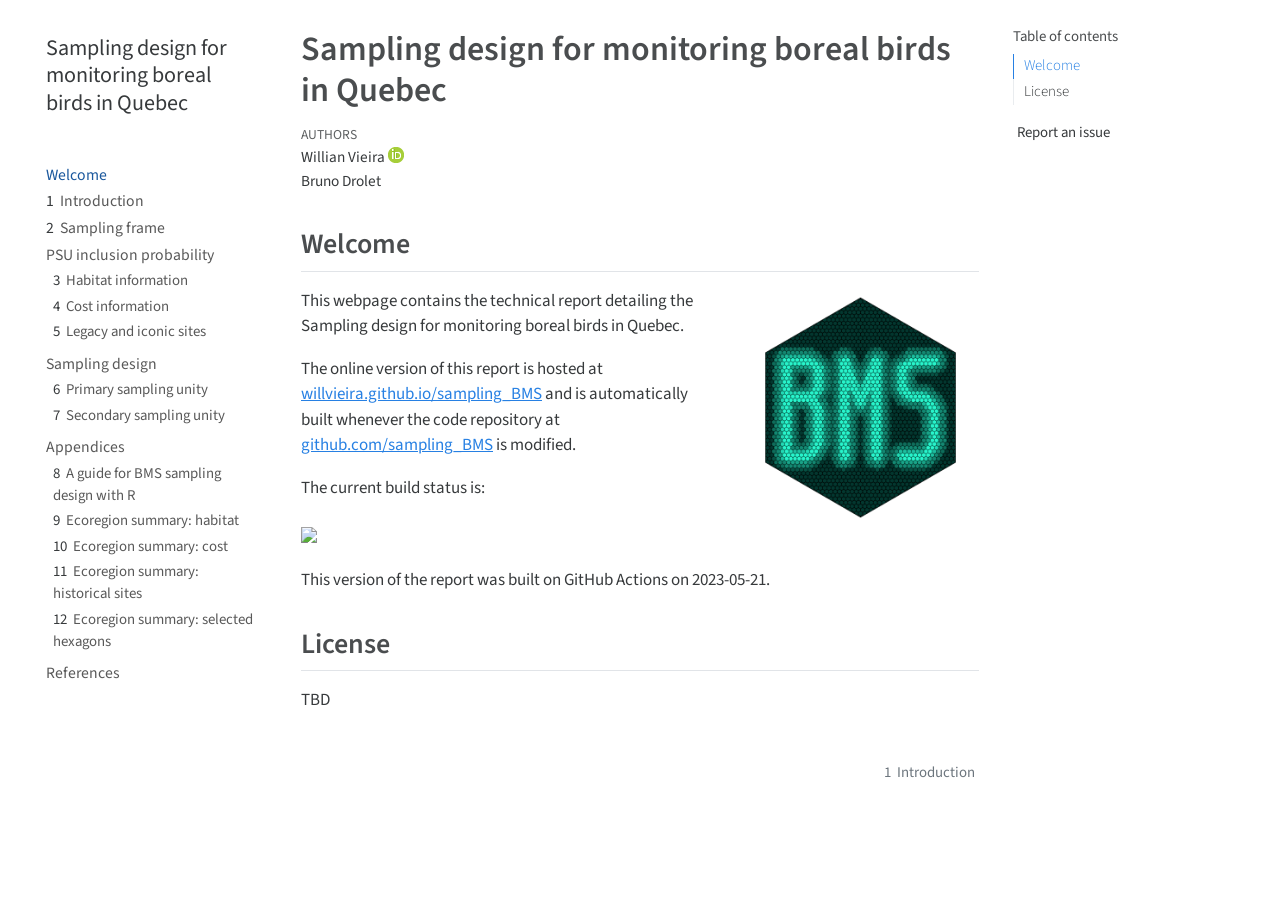
==== index.html @ fdfba1e8 "Deploying to gh-pages from  @ 1e9414143c71e21fd07de6af7f0b71dbdad51e9f 🚀" ====
<!DOCTYPE html>
<html xmlns="http://www.w3.org/1999/xhtml" lang="en" xml:lang="en"><head>

<meta charset="utf-8">
<meta name="generator" content="quarto-1.3.353">

<meta name="viewport" content="width=device-width, initial-scale=1.0, user-scalable=yes">

<meta name="author" content="Willian Vieira">
<meta name="author" content="Bruno Drolet">

<title>Sampling design for monitoring boreal birds in Quebec</title>
<style>
code{white-space: pre-wrap;}
span.smallcaps{font-variant: small-caps;}
div.columns{display: flex; gap: min(4vw, 1.5em);}
div.column{flex: auto; overflow-x: auto;}
div.hanging-indent{margin-left: 1.5em; text-indent: -1.5em;}
ul.task-list{list-style: none;}
ul.task-list li input[type="checkbox"] {
  width: 0.8em;
  margin: 0 0.8em 0.2em -1em; /* quarto-specific, see https://github.com/quarto-dev/quarto-cli/issues/4556 */ 
  vertical-align: middle;
}
</style>


<script src="site_libs/quarto-nav/quarto-nav.js"></script>
<script src="site_libs/quarto-nav/headroom.min.js"></script>
<script src="site_libs/clipboard/clipboard.min.js"></script>
<script src="site_libs/quarto-search/autocomplete.umd.js"></script>
<script src="site_libs/quarto-search/fuse.min.js"></script>
<script src="site_libs/quarto-search/quarto-search.js"></script>
<meta name="quarto:offset" content="./">
<link href="./intro.html" rel="next">
<script src="site_libs/quarto-html/quarto.js"></script>
<script src="site_libs/quarto-html/popper.min.js"></script>
<script src="site_libs/quarto-html/tippy.umd.min.js"></script>
<script src="site_libs/quarto-html/anchor.min.js"></script>
<link href="site_libs/quarto-html/tippy.css" rel="stylesheet">
<link href="site_libs/quarto-html/quarto-syntax-highlighting.css" rel="stylesheet" id="quarto-text-highlighting-styles">
<script src="site_libs/bootstrap/bootstrap.min.js"></script>
<link href="site_libs/bootstrap/bootstrap-icons.css" rel="stylesheet">
<link href="site_libs/bootstrap/bootstrap.min.css" rel="stylesheet" id="quarto-bootstrap" data-mode="light">
<script id="quarto-search-options" type="application/json">{
  "location": "sidebar",
  "copy-button": false,
  "collapse-after": 3,
  "panel-placement": "start",
  "type": "textbox",
  "limit": 20,
  "language": {
    "search-no-results-text": "No results",
    "search-matching-documents-text": "matching documents",
    "search-copy-link-title": "Copy link to search",
    "search-hide-matches-text": "Hide additional matches",
    "search-more-match-text": "more match in this document",
    "search-more-matches-text": "more matches in this document",
    "search-clear-button-title": "Clear",
    "search-detached-cancel-button-title": "Cancel",
    "search-submit-button-title": "Submit"
  }
}</script>


</head>

<body class="nav-sidebar floating">

<div id="quarto-search-results"></div>
  <header id="quarto-header" class="headroom fixed-top">
  <nav class="quarto-secondary-nav">
    <div class="container-fluid d-flex">
      <button type="button" class="quarto-btn-toggle btn" data-bs-toggle="collapse" data-bs-target="#quarto-sidebar,#quarto-sidebar-glass" aria-controls="quarto-sidebar" aria-expanded="false" aria-label="Toggle sidebar navigation" onclick="if (window.quartoToggleHeadroom) { window.quartoToggleHeadroom(); }">
        <i class="bi bi-layout-text-sidebar-reverse"></i>
      </button>
      <nav class="quarto-page-breadcrumbs" aria-label="breadcrumb"><ol class="breadcrumb"><li class="breadcrumb-item"><a href="./index.html">Welcome</a></li></ol></nav>
      <a class="flex-grow-1" role="button" data-bs-toggle="collapse" data-bs-target="#quarto-sidebar,#quarto-sidebar-glass" aria-controls="quarto-sidebar" aria-expanded="false" aria-label="Toggle sidebar navigation" onclick="if (window.quartoToggleHeadroom) { window.quartoToggleHeadroom(); }">      
      </a>
      <button type="button" class="btn quarto-search-button" aria-label="Search" onclick="window.quartoOpenSearch();">
        <i class="bi bi-search"></i>
      </button>
    </div>
  </nav>
</header>
<!-- content -->
<div id="quarto-content" class="quarto-container page-columns page-rows-contents page-layout-article">
<!-- sidebar -->
  <nav id="quarto-sidebar" class="sidebar collapse collapse-horizontal sidebar-navigation floating overflow-auto">
    <div class="pt-lg-2 mt-2 text-left sidebar-header">
    <div class="sidebar-title mb-0 py-0">
      <a href="./">Sampling design for monitoring boreal birds in Quebec</a> 
        <div class="sidebar-tools-main tools-wide">
    <a href="https://github.com/willvieira/sampling_BMS/" title="Source Code" class="quarto-navigation-tool px-1" aria-label="Source Code"><i class="bi bi-github"></i></a>
    <a href="./Sampling-design-for-monitoring-boreal-birds-in-Quebec.pdf" title="Download PDF" class="quarto-navigation-tool px-1" aria-label="Download PDF"><i class="bi bi-file-pdf"></i></a>
    <a href="https://twitter.com/intent/tweet?url=|url|" title="Twitter" class="quarto-navigation-tool px-1" aria-label="Twitter"><i class="bi bi-twitter"></i></a>
</div>
    </div>
      </div>
        <div class="mt-2 flex-shrink-0 align-items-center">
        <div class="sidebar-search">
        <div id="quarto-search" class="" title="Search"></div>
        </div>
        </div>
    <div class="sidebar-menu-container"> 
    <ul class="list-unstyled mt-1">
        <li class="sidebar-item">
  <div class="sidebar-item-container"> 
  <a href="./index.html" class="sidebar-item-text sidebar-link active">
 <span class="menu-text">Welcome</span></a>
  </div>
</li>
        <li class="sidebar-item">
  <div class="sidebar-item-container"> 
  <a href="./intro.html" class="sidebar-item-text sidebar-link">
 <span class="menu-text"><span class="chapter-number">1</span>&nbsp; <span class="chapter-title">Introduction</span></span></a>
  </div>
</li>
        <li class="sidebar-item">
  <div class="sidebar-item-container"> 
  <a href="./studyArea.html" class="sidebar-item-text sidebar-link">
 <span class="menu-text"><span class="chapter-number">2</span>&nbsp; <span class="chapter-title">Sampling frame</span></span></a>
  </div>
</li>
        <li class="sidebar-item sidebar-item-section">
      <div class="sidebar-item-container"> 
            <a class="sidebar-item-text sidebar-link text-start" data-bs-toggle="collapse" data-bs-target="#quarto-sidebar-section-1" aria-expanded="true">
 <span class="menu-text">PSU inclusion probability</span></a>
          <a class="sidebar-item-toggle text-start" data-bs-toggle="collapse" data-bs-target="#quarto-sidebar-section-1" aria-expanded="true" aria-label="Toggle section">
            <i class="bi bi-chevron-right ms-2"></i>
          </a> 
      </div>
      <ul id="quarto-sidebar-section-1" class="collapse list-unstyled sidebar-section depth1 show">  
          <li class="sidebar-item">
  <div class="sidebar-item-container"> 
  <a href="./habitat.html" class="sidebar-item-text sidebar-link">
 <span class="menu-text"><span class="chapter-number">3</span>&nbsp; <span class="chapter-title">Habitat information</span></span></a>
  </div>
</li>
          <li class="sidebar-item">
  <div class="sidebar-item-container"> 
  <a href="./cost.html" class="sidebar-item-text sidebar-link">
 <span class="menu-text"><span class="chapter-number">4</span>&nbsp; <span class="chapter-title">Cost information</span></span></a>
  </div>
</li>
          <li class="sidebar-item">
  <div class="sidebar-item-container"> 
  <a href="./legacy.html" class="sidebar-item-text sidebar-link">
 <span class="menu-text"><span class="chapter-number">5</span>&nbsp; <span class="chapter-title">Legacy and iconic sites</span></span></a>
  </div>
</li>
      </ul>
  </li>
        <li class="sidebar-item sidebar-item-section">
      <div class="sidebar-item-container"> 
            <a class="sidebar-item-text sidebar-link text-start" data-bs-toggle="collapse" data-bs-target="#quarto-sidebar-section-2" aria-expanded="true">
 <span class="menu-text">Sampling design</span></a>
          <a class="sidebar-item-toggle text-start" data-bs-toggle="collapse" data-bs-target="#quarto-sidebar-section-2" aria-expanded="true" aria-label="Toggle section">
            <i class="bi bi-chevron-right ms-2"></i>
          </a> 
      </div>
      <ul id="quarto-sidebar-section-2" class="collapse list-unstyled sidebar-section depth1 show">  
          <li class="sidebar-item">
  <div class="sidebar-item-container"> 
  <a href="./PSU.html" class="sidebar-item-text sidebar-link">
 <span class="menu-text"><span class="chapter-number">6</span>&nbsp; <span class="chapter-title">Primary sampling unity</span></span></a>
  </div>
</li>
          <li class="sidebar-item">
  <div class="sidebar-item-container"> 
  <a href="./SSU.html" class="sidebar-item-text sidebar-link">
 <span class="menu-text"><span class="chapter-number">7</span>&nbsp; <span class="chapter-title">Secondary sampling unity</span></span></a>
  </div>
</li>
      </ul>
  </li>
        <li class="sidebar-item sidebar-item-section">
      <div class="sidebar-item-container"> 
            <a class="sidebar-item-text sidebar-link text-start" data-bs-toggle="collapse" data-bs-target="#quarto-sidebar-section-3" aria-expanded="true">
 <span class="menu-text">Appendices</span></a>
          <a class="sidebar-item-toggle text-start" data-bs-toggle="collapse" data-bs-target="#quarto-sidebar-section-3" aria-expanded="true" aria-label="Toggle section">
            <i class="bi bi-chevron-right ms-2"></i>
          </a> 
      </div>
      <ul id="quarto-sidebar-section-3" class="collapse list-unstyled sidebar-section depth1 show">  
          <li class="sidebar-item">
  <div class="sidebar-item-container"> 
  <a href="./runGRTSexample.html" class="sidebar-item-text sidebar-link">
 <span class="menu-text"><span class="chapter-number">8</span>&nbsp; <span class="chapter-title">A guide for BMS sampling design with R</span></span></a>
  </div>
</li>
          <li class="sidebar-item">
  <div class="sidebar-item-container"> 
  <a href="./ecosumm_habitat.html" class="sidebar-item-text sidebar-link">
 <span class="menu-text"><span class="chapter-number">9</span>&nbsp; <span class="chapter-title">Ecoregion summary: habitat</span></span></a>
  </div>
</li>
          <li class="sidebar-item">
  <div class="sidebar-item-container"> 
  <a href="./ecosumm_cost.html" class="sidebar-item-text sidebar-link">
 <span class="menu-text"><span class="chapter-number">10</span>&nbsp; <span class="chapter-title">Ecoregion summary: cost</span></span></a>
  </div>
</li>
          <li class="sidebar-item">
  <div class="sidebar-item-container"> 
  <a href="./ecosumm_legacySites.html" class="sidebar-item-text sidebar-link">
 <span class="menu-text"><span class="chapter-number">11</span>&nbsp; <span class="chapter-title">Ecoregion summary: historical sites</span></span></a>
  </div>
</li>
          <li class="sidebar-item">
  <div class="sidebar-item-container"> 
  <a href="./ecosumm_selection.html" class="sidebar-item-text sidebar-link">
 <span class="menu-text"><span class="chapter-number">12</span>&nbsp; <span class="chapter-title">Ecoregion summary: selected hexagons</span></span></a>
  </div>
</li>
      </ul>
  </li>
        <li class="sidebar-item">
  <div class="sidebar-item-container"> 
  <a href="./references.html" class="sidebar-item-text sidebar-link">
 <span class="menu-text">References</span></a>
  </div>
</li>
    </ul>
    </div>
</nav>
<div id="quarto-sidebar-glass" data-bs-toggle="collapse" data-bs-target="#quarto-sidebar,#quarto-sidebar-glass"></div>
<!-- margin-sidebar -->
    <div id="quarto-margin-sidebar" class="sidebar margin-sidebar">
        <nav id="TOC" role="doc-toc" class="toc-active">
    <h2 id="toc-title">Table of contents</h2>
   
  <ul>
  <li><a href="#welcome" id="toc-welcome" class="nav-link active" data-scroll-target="#welcome">Welcome</a></li>
  <li><a href="#license" id="toc-license" class="nav-link" data-scroll-target="#license">License</a></li>
  </ul>
<div class="toc-actions"><div><i class="bi bi-github"></i></div><div class="action-links"><p><a href="https://github.com/willvieira/sampling_BMS/issues/new" class="toc-action">Report an issue</a></p></div></div></nav>
    </div>
<!-- main -->
<main class="content" id="quarto-document-content">

<header id="title-block-header" class="quarto-title-block default">
<div class="quarto-title">
<h1 class="title">Sampling design for monitoring boreal birds in Quebec</h1>
</div>



<div class="quarto-title-meta">

    <div>
    <div class="quarto-title-meta-heading">Authors</div>
    <div class="quarto-title-meta-contents">
             <p>Willian Vieira <a href="https://orcid.org/0000-0003-0283-4570" class="quarto-title-author-orcid"> <img src="[data-uri]"></a></p>
             <p>Bruno Drolet </p>
          </div>
  </div>
    
  
    
  </div>
  

</header>


<section id="welcome" class="level2 unnumbered">
<h2 class="unnumbered anchored" data-anchor-id="welcome">Welcome</h2><p><img src="cover.png" title="Sampling design for monitoring boreal birds in Quebec" class="quarto-cover-image img-fluid"></p>
<p>This webpage contains the technical report detailing the Sampling design for monitoring boreal birds in Quebec.</p>
<p>The online version of this report is hosted at <a href="https://willvieira.github.io/sampling_BMS/">willvieira.github.io/sampling_BMS</a> and is automatically built whenever the code repository at <a href="https://github.com/willvieira/sampling_BMS">github.com/sampling_BMS</a> is modified.</p>
<div class="cell">
<p>The current build status is:</p>
<div class="quarto-figure quarto-figure-left">
<figure class="figure">
<p><a href="https://github.com/willvieira/sampling_BMS/actions/workflows/build.yml"><img src="https://github.com/willvieira/sampling_BMS/actions/workflows/build.yml/badge.svg" class="img-fluid figure-img"></a></p>
</figure>
</div>
</div>
<p>This version of the report was built on GitHub Actions on 2023-05-21.</p>
</section>
<section id="license" class="level2">
<h2 class="anchored" data-anchor-id="license">License</h2>
<p>TBD</p>


</section>

</main> <!-- /main -->
<script id="quarto-html-after-body" type="application/javascript">
window.document.addEventListener("DOMContentLoaded", function (event) {
  const toggleBodyColorMode = (bsSheetEl) => {
    const mode = bsSheetEl.getAttribute("data-mode");
    const bodyEl = window.document.querySelector("body");
    if (mode === "dark") {
      bodyEl.classList.add("quarto-dark");
      bodyEl.classList.remove("quarto-light");
    } else {
      bodyEl.classList.add("quarto-light");
      bodyEl.classList.remove("quarto-dark");
    }
  }
  const toggleBodyColorPrimary = () => {
    const bsSheetEl = window.document.querySelector("link#quarto-bootstrap");
    if (bsSheetEl) {
      toggleBodyColorMode(bsSheetEl);
    }
  }
  toggleBodyColorPrimary();  
  const icon = "";
  const anchorJS = new window.AnchorJS();
  anchorJS.options = {
    placement: 'right',
    icon: icon
  };
  anchorJS.add('.anchored');
  const isCodeAnnotation = (el) => {
    for (const clz of el.classList) {
      if (clz.startsWith('code-annotation-')) {                     
        return true;
      }
    }
    return false;
  }
  const clipboard = new window.ClipboardJS('.code-copy-button', {
    text: function(trigger) {
      const codeEl = trigger.previousElementSibling.cloneNode(true);
      for (const childEl of codeEl.children) {
        if (isCodeAnnotation(childEl)) {
          childEl.remove();
        }
      }
      return codeEl.innerText;
    }
  });
  clipboard.on('success', function(e) {
    // button target
    const button = e.trigger;
    // don't keep focus
    button.blur();
    // flash "checked"
    button.classList.add('code-copy-button-checked');
    var currentTitle = button.getAttribute("title");
    button.setAttribute("title", "Copied!");
    let tooltip;
    if (window.bootstrap) {
      button.setAttribute("data-bs-toggle", "tooltip");
      button.setAttribute("data-bs-placement", "left");
      button.setAttribute("data-bs-title", "Copied!");
      tooltip = new bootstrap.Tooltip(button, 
        { trigger: "manual", 
          customClass: "code-copy-button-tooltip",
          offset: [0, -8]});
      tooltip.show();    
    }
    setTimeout(function() {
      if (tooltip) {
        tooltip.hide();
        button.removeAttribute("data-bs-title");
        button.removeAttribute("data-bs-toggle");
        button.removeAttribute("data-bs-placement");
      }
      button.setAttribute("title", currentTitle);
      button.classList.remove('code-copy-button-checked');
    }, 1000);
    // clear code selection
    e.clearSelection();
  });
  function tippyHover(el, contentFn) {
    const config = {
      allowHTML: true,
      content: contentFn,
      maxWidth: 500,
      delay: 100,
      arrow: false,
      appendTo: function(el) {
          return el.parentElement;
      },
      interactive: true,
      interactiveBorder: 10,
      theme: 'quarto',
      placement: 'bottom-start'
    };
    window.tippy(el, config); 
  }
  const noterefs = window.document.querySelectorAll('a[role="doc-noteref"]');
  for (var i=0; i<noterefs.length; i++) {
    const ref = noterefs[i];
    tippyHover(ref, function() {
      // use id or data attribute instead here
      let href = ref.getAttribute('data-footnote-href') || ref.getAttribute('href');
      try { href = new URL(href).hash; } catch {}
      const id = href.replace(/^#\/?/, "");
      const note = window.document.getElementById(id);
      return note.innerHTML;
    });
  }
      let selectedAnnoteEl;
      const selectorForAnnotation = ( cell, annotation) => {
        let cellAttr = 'data-code-cell="' + cell + '"';
        let lineAttr = 'data-code-annotation="' +  annotation + '"';
        const selector = 'span[' + cellAttr + '][' + lineAttr + ']';
        return selector;
      }
      const selectCodeLines = (annoteEl) => {
        const doc = window.document;
        const targetCell = annoteEl.getAttribute("data-target-cell");
        const targetAnnotation = annoteEl.getAttribute("data-target-annotation");
        const annoteSpan = window.document.querySelector(selectorForAnnotation(targetCell, targetAnnotation));
        const lines = annoteSpan.getAttribute("data-code-lines").split(",");
        const lineIds = lines.map((line) => {
          return targetCell + "-" + line;
        })
        let top = null;
        let height = null;
        let parent = null;
        if (lineIds.length > 0) {
            //compute the position of the single el (top and bottom and make a div)
            const el = window.document.getElementById(lineIds[0]);
            top = el.offsetTop;
            height = el.offsetHeight;
            parent = el.parentElement.parentElement;
          if (lineIds.length > 1) {
            const lastEl = window.document.getElementById(lineIds[lineIds.length - 1]);
            const bottom = lastEl.offsetTop + lastEl.offsetHeight;
            height = bottom - top;
          }
          if (top !== null && height !== null && parent !== null) {
            // cook up a div (if necessary) and position it 
            let div = window.document.getElementById("code-annotation-line-highlight");
            if (div === null) {
              div = window.document.createElement("div");
              div.setAttribute("id", "code-annotation-line-highlight");
              div.style.position = 'absolute';
              parent.appendChild(div);
            }
            div.style.top = top - 2 + "px";
            div.style.height = height + 4 + "px";
            let gutterDiv = window.document.getElementById("code-annotation-line-highlight-gutter");
            if (gutterDiv === null) {
              gutterDiv = window.document.createElement("div");
              gutterDiv.setAttribute("id", "code-annotation-line-highlight-gutter");
              gutterDiv.style.position = 'absolute';
              const codeCell = window.document.getElementById(targetCell);
              const gutter = codeCell.querySelector('.code-annotation-gutter');
              gutter.appendChild(gutterDiv);
            }
            gutterDiv.style.top = top - 2 + "px";
            gutterDiv.style.height = height + 4 + "px";
          }
          selectedAnnoteEl = annoteEl;
        }
      };
      const unselectCodeLines = () => {
        const elementsIds = ["code-annotation-line-highlight", "code-annotation-line-highlight-gutter"];
        elementsIds.forEach((elId) => {
          const div = window.document.getElementById(elId);
          if (div) {
            div.remove();
          }
        });
        selectedAnnoteEl = undefined;
      };
      // Attach click handler to the DT
      const annoteDls = window.document.querySelectorAll('dt[data-target-cell]');
      for (const annoteDlNode of annoteDls) {
        annoteDlNode.addEventListener('click', (event) => {
          const clickedEl = event.target;
          if (clickedEl !== selectedAnnoteEl) {
            unselectCodeLines();
            const activeEl = window.document.querySelector('dt[data-target-cell].code-annotation-active');
            if (activeEl) {
              activeEl.classList.remove('code-annotation-active');
            }
            selectCodeLines(clickedEl);
            clickedEl.classList.add('code-annotation-active');
          } else {
            // Unselect the line
            unselectCodeLines();
            clickedEl.classList.remove('code-annotation-active');
          }
        });
      }
  const findCites = (el) => {
    const parentEl = el.parentElement;
    if (parentEl) {
      const cites = parentEl.dataset.cites;
      if (cites) {
        return {
          el,
          cites: cites.split(' ')
        };
      } else {
        return findCites(el.parentElement)
      }
    } else {
      return undefined;
    }
  };
  var bibliorefs = window.document.querySelectorAll('a[role="doc-biblioref"]');
  for (var i=0; i<bibliorefs.length; i++) {
    const ref = bibliorefs[i];
    const citeInfo = findCites(ref);
    if (citeInfo) {
      tippyHover(citeInfo.el, function() {
        var popup = window.document.createElement('div');
        citeInfo.cites.forEach(function(cite) {
          var citeDiv = window.document.createElement('div');
          citeDiv.classList.add('hanging-indent');
          citeDiv.classList.add('csl-entry');
          var biblioDiv = window.document.getElementById('ref-' + cite);
          if (biblioDiv) {
            citeDiv.innerHTML = biblioDiv.innerHTML;
          }
          popup.appendChild(citeDiv);
        });
        return popup.innerHTML;
      });
    }
  }
});
</script>
<nav class="page-navigation">
  <div class="nav-page nav-page-previous">
  </div>
  <div class="nav-page nav-page-next">
      <a href="./intro.html" class="pagination-link">
        <span class="nav-page-text"><span class="chapter-number">1</span>&nbsp; <span class="chapter-title">Introduction</span></span> <i class="bi bi-arrow-right-short"></i>
      </a>
  </div>
</nav>
</div> <!-- /content -->



</body></html>
---- site_libs/quarto-html/tippy.css ----
.tippy-box[data-animation=fade][data-state=hidden]{opacity:0}[data-tippy-root]{max-width:calc(100vw - 10px)}.tippy-box{position:relative;background-color:#333;color:#fff;border-radius:4px;font-size:14px;line-height:1.4;white-space:normal;outline:0;transition-property:transform,visibility,opacity}.tippy-box[data-placement^=top]>.tippy-arrow{bottom:0}.tippy-box[data-placement^=top]>.tippy-arrow:before{bottom:-7px;left:0;border-width:8px 8px 0;border-top-color:initial;transform-origin:center top}.tippy-box[data-placement^=bottom]>.tippy-arrow{top:0}.tippy-box[data-placement^=bottom]>.tippy-arrow:before{top:-7px;left:0;border-width:0 8px 8px;border-bottom-color:initial;transform-origin:center bottom}.tippy-box[data-placement^=left]>.tippy-arrow{right:0}.tippy-box[data-placement^=left]>.tippy-arrow:before{border-width:8px 0 8px 8px;border-left-color:initial;right:-7px;transform-origin:center left}.tippy-box[data-placement^=right]>.tippy-arrow{left:0}.tippy-box[data-placement^=right]>.tippy-arrow:before{left:-7px;border-width:8px 8px 8px 0;border-right-color:initial;transform-origin:center right}.tippy-box[data-inertia][data-state=visible]{transition-timing-function:cubic-bezier(.54,1.5,.38,1.11)}.tippy-arrow{width:16px;height:16px;color:#333}.tippy-arrow:before{content:"";position:absolute;border-color:transparent;border-style:solid}.tippy-content{position:relative;padding:5px 9px;z-index:1}
---- site_libs/quarto-html/quarto-syntax-highlighting.css ----
/* quarto syntax highlight colors */
:root {
  --quarto-hl-ot-color: #003B4F;
  --quarto-hl-at-color: #657422;
  --quarto-hl-ss-color: #20794D;
  --quarto-hl-an-color: #5E5E5E;
  --quarto-hl-fu-color: #4758AB;
  --quarto-hl-st-color: #20794D;
  --quarto-hl-cf-color: #003B4F;
  --quarto-hl-op-color: #5E5E5E;
  --quarto-hl-er-color: #AD0000;
  --quarto-hl-bn-color: #AD0000;
  --quarto-hl-al-color: #AD0000;
  --quarto-hl-va-color: #111111;
  --quarto-hl-bu-color: inherit;
  --quarto-hl-ex-color: inherit;
  --quarto-hl-pp-color: #AD0000;
  --quarto-hl-in-color: #5E5E5E;
  --quarto-hl-vs-color: #20794D;
  --quarto-hl-wa-color: #5E5E5E;
  --quarto-hl-do-color: #5E5E5E;
  --quarto-hl-im-color: #00769E;
  --quarto-hl-ch-color: #20794D;
  --quarto-hl-dt-color: #AD0000;
  --quarto-hl-fl-color: #AD0000;
  --quarto-hl-co-color: #5E5E5E;
  --quarto-hl-cv-color: #5E5E5E;
  --quarto-hl-cn-color: #8f5902;
  --quarto-hl-sc-color: #5E5E5E;
  --quarto-hl-dv-color: #AD0000;
  --quarto-hl-kw-color: #003B4F;
}

/* other quarto variables */
:root {
  --quarto-font-monospace: SFMono-Regular, Menlo, Monaco, Consolas, "Liberation Mono", "Courier New", monospace;
}

pre > code.sourceCode > span {
  color: #003B4F;
}

code span {
  color: #003B4F;
}

code.sourceCode > span {
  color: #003B4F;
}

div.sourceCode,
div.sourceCode pre.sourceCode {
  color: #003B4F;
}

code span.ot {
  color: #003B4F;
  font-style: inherit;
}

code span.at {
  color: #657422;
  font-style: inherit;
}

code span.ss {
  color: #20794D;
  font-style: inherit;
}

code span.an {
  color: #5E5E5E;
  font-style: inherit;
}

code span.fu {
  color: #4758AB;
  font-style: inherit;
}

code span.st {
  color: #20794D;
  font-style: inherit;
}

code span.cf {
  color: #003B4F;
  font-style: inherit;
}

code span.op {
  color: #5E5E5E;
  font-style: inherit;
}

code span.er {
  color: #AD0000;
  font-style: inherit;
}

code span.bn {
  color: #AD0000;
  font-style: inherit;
}

code span.al {
  color: #AD0000;
  font-style: inherit;
}

code span.va {
  color: #111111;
  font-style: inherit;
}

code span.bu {
  font-style: inherit;
}

code span.ex {
  font-style: inherit;
}

code span.pp {
  color: #AD0000;
  font-style: inherit;
}

code span.in {
  color: #5E5E5E;
  font-style: inherit;
}

code span.vs {
  color: #20794D;
  font-style: inherit;
}

code span.wa {
  color: #5E5E5E;
  font-style: italic;
}

code span.do {
  color: #5E5E5E;
  font-style: italic;
}

code span.im {
  color: #00769E;
  font-style: inherit;
}

code span.ch {
  color: #20794D;
  font-style: inherit;
}

code span.dt {
  color: #AD0000;
  font-style: inherit;
}

code span.fl {
  color: #AD0000;
  font-style: inherit;
}

code span.co {
  color: #5E5E5E;
  font-style: inherit;
}

code span.cv {
  color: #5E5E5E;
  font-style: italic;
}

code span.cn {
  color: #8f5902;
  font-style: inherit;
}

code span.sc {
  color: #5E5E5E;
  font-style: inherit;
}

code span.dv {
  color: #AD0000;
  font-style: inherit;
}

code span.kw {
  color: #003B4F;
  font-style: inherit;
}

.prevent-inlining {
  content: "</";
}

/*# sourceMappingURL=debc5d5d77c3f9108843748ff7464032.css.map */
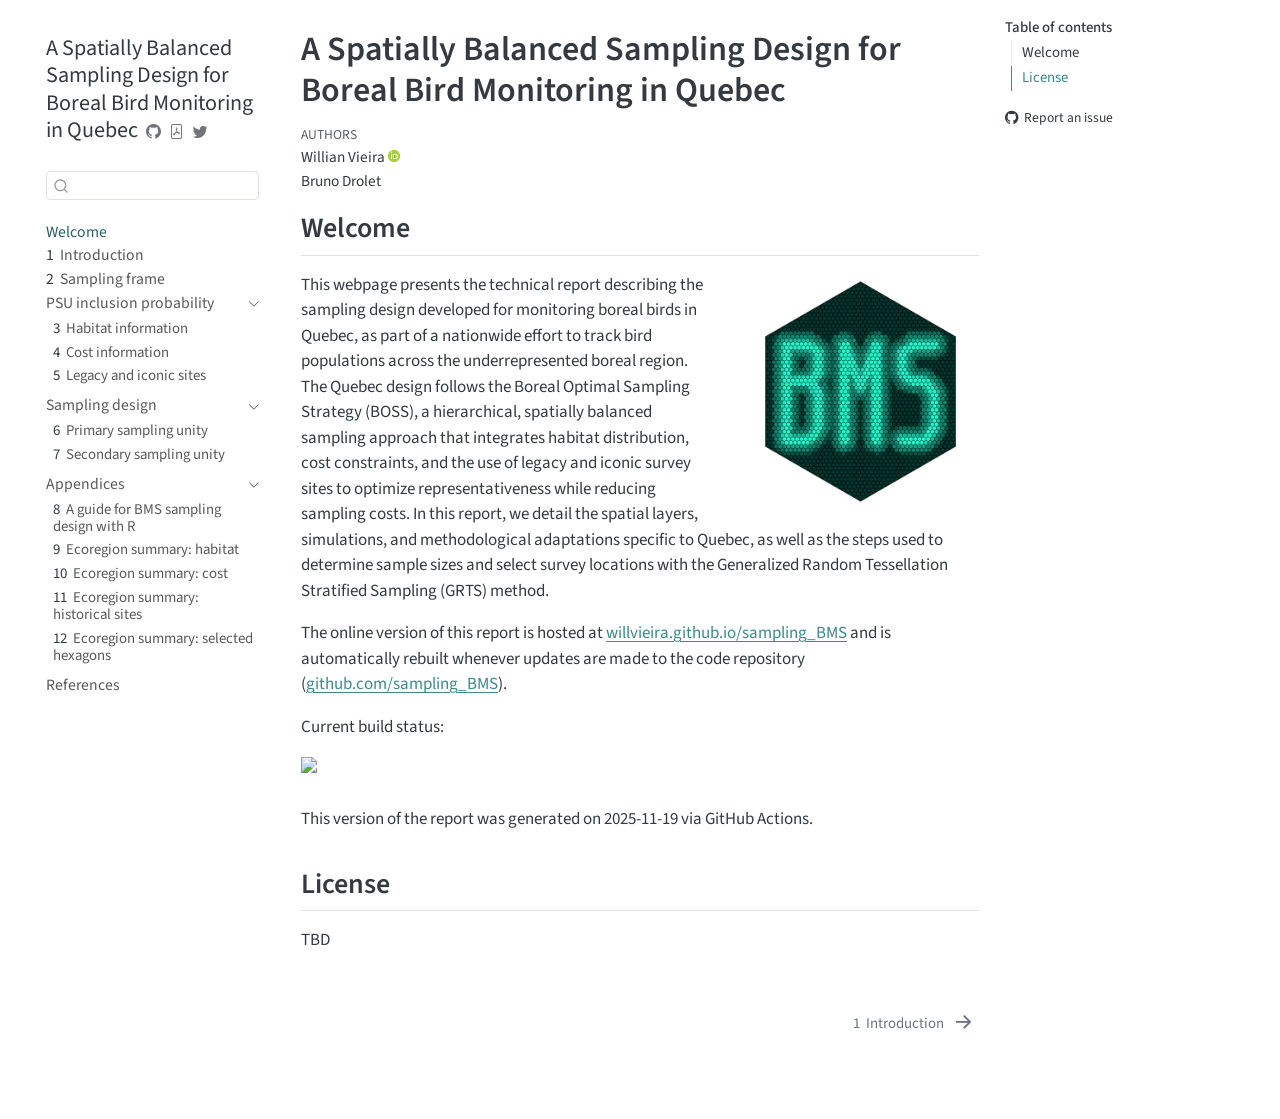
==== commit f30caca1: "Deploying to gh-pages from  @ c8848c6fe27b08817390fa47551ea5d22e652030 🚀" ====
--- a/index.html
+++ b/index.html
@@ -2,14 +2,14 @@
 <html xmlns="http://www.w3.org/1999/xhtml" lang="en" xml:lang="en"><head>
 
 <meta charset="utf-8">
-<meta name="generator" content="quarto-1.3.353">
+<meta name="generator" content="quarto-1.8.26">
 
 <meta name="viewport" content="width=device-width, initial-scale=1.0, user-scalable=yes">
 
 <meta name="author" content="Willian Vieira">
 <meta name="author" content="Bruno Drolet">
 
-<title>Sampling design for monitoring boreal birds in Quebec</title>
+<title>A Spatially Balanced Sampling Design for Boreal Bird Monitoring in Quebec</title>
 <style>
 code{white-space: pre-wrap;}
 span.smallcaps{font-variant: small-caps;}
@@ -33,22 +33,30 @@
 <script src="site_libs/quarto-search/quarto-search.js"></script>
 <meta name="quarto:offset" content="./">
 <link href="./intro.html" rel="next">
-<script src="site_libs/quarto-html/quarto.js"></script>
+<script src="site_libs/quarto-html/quarto.js" type="module"></script>
+<script src="site_libs/quarto-html/tabsets/tabsets.js" type="module"></script>
+<script src="site_libs/quarto-html/axe/axe-check.js" type="module"></script>
 <script src="site_libs/quarto-html/popper.min.js"></script>
 <script src="site_libs/quarto-html/tippy.umd.min.js"></script>
 <script src="site_libs/quarto-html/anchor.min.js"></script>
 <link href="site_libs/quarto-html/tippy.css" rel="stylesheet">
-<link href="site_libs/quarto-html/quarto-syntax-highlighting.css" rel="stylesheet" id="quarto-text-highlighting-styles">
+<link href="site_libs/quarto-html/quarto-syntax-highlighting-587c61ba64f3a5504c4d52d930310e48.css" rel="stylesheet" id="quarto-text-highlighting-styles">
 <script src="site_libs/bootstrap/bootstrap.min.js"></script>
 <link href="site_libs/bootstrap/bootstrap-icons.css" rel="stylesheet">
-<link href="site_libs/bootstrap/bootstrap.min.css" rel="stylesheet" id="quarto-bootstrap" data-mode="light">
+<link href="site_libs/bootstrap/bootstrap-8dc48bd3be3260c3869f38c2528937fe.min.css" rel="stylesheet" append-hash="true" id="quarto-bootstrap" data-mode="light">
 <script id="quarto-search-options" type="application/json">{
   "location": "sidebar",
   "copy-button": false,
   "collapse-after": 3,
   "panel-placement": "start",
   "type": "textbox",
-  "limit": 20,
+  "limit": 50,
+  "keyboard-shortcut": [
+    "f",
+    "/",
+    "s"
+  ],
+  "show-item-context": false,
   "language": {
     "search-no-results-text": "No results",
     "search-matching-documents-text": "matching documents",
@@ -57,26 +65,28 @@
     "search-more-match-text": "more match in this document",
     "search-more-matches-text": "more matches in this document",
     "search-clear-button-title": "Clear",
+    "search-text-placeholder": "",
     "search-detached-cancel-button-title": "Cancel",
-    "search-submit-button-title": "Submit"
+    "search-submit-button-title": "Submit",
+    "search-label": "Search"
   }
 }</script>
 
 
 </head>
 
-<body class="nav-sidebar floating">
+<body class="nav-sidebar floating quarto-light">
 
 <div id="quarto-search-results"></div>
   <header id="quarto-header" class="headroom fixed-top">
   <nav class="quarto-secondary-nav">
     <div class="container-fluid d-flex">
-      <button type="button" class="quarto-btn-toggle btn" data-bs-toggle="collapse" data-bs-target="#quarto-sidebar,#quarto-sidebar-glass" aria-controls="quarto-sidebar" aria-expanded="false" aria-label="Toggle sidebar navigation" onclick="if (window.quartoToggleHeadroom) { window.quartoToggleHeadroom(); }">
+      <button type="button" class="quarto-btn-toggle btn" data-bs-toggle="collapse" role="button" data-bs-target=".quarto-sidebar-collapse-item" aria-controls="quarto-sidebar" aria-expanded="false" aria-label="Toggle sidebar navigation" onclick="if (window.quartoToggleHeadroom) { window.quartoToggleHeadroom(); }">
         <i class="bi bi-layout-text-sidebar-reverse"></i>
       </button>
-      <nav class="quarto-page-breadcrumbs" aria-label="breadcrumb"><ol class="breadcrumb"><li class="breadcrumb-item"><a href="./index.html">Welcome</a></li></ol></nav>
-      <a class="flex-grow-1" role="button" data-bs-toggle="collapse" data-bs-target="#quarto-sidebar,#quarto-sidebar-glass" aria-controls="quarto-sidebar" aria-expanded="false" aria-label="Toggle sidebar navigation" onclick="if (window.quartoToggleHeadroom) { window.quartoToggleHeadroom(); }">      
-      </a>
+        <nav class="quarto-page-breadcrumbs" aria-label="breadcrumb"><ol class="breadcrumb"><li class="breadcrumb-item"><a href="./index.html">Welcome</a></li></ol></nav>
+        <a class="flex-grow-1" role="navigation" data-bs-toggle="collapse" data-bs-target=".quarto-sidebar-collapse-item" aria-controls="quarto-sidebar" aria-expanded="false" aria-label="Toggle sidebar navigation" onclick="if (window.quartoToggleHeadroom) { window.quartoToggleHeadroom(); }">      
+        </a>
       <button type="button" class="btn quarto-search-button" aria-label="Search" onclick="window.quartoOpenSearch();">
         <i class="bi bi-search"></i>
       </button>
@@ -86,13 +96,13 @@
 <!-- content -->
 <div id="quarto-content" class="quarto-container page-columns page-rows-contents page-layout-article">
 <!-- sidebar -->
-  <nav id="quarto-sidebar" class="sidebar collapse collapse-horizontal sidebar-navigation floating overflow-auto">
+  <nav id="quarto-sidebar" class="sidebar collapse collapse-horizontal quarto-sidebar-collapse-item sidebar-navigation floating overflow-auto">
     <div class="pt-lg-2 mt-2 text-left sidebar-header">
     <div class="sidebar-title mb-0 py-0">
-      <a href="./">Sampling design for monitoring boreal birds in Quebec</a> 
+      <a href="./">A Spatially Balanced Sampling Design for Boreal Bird Monitoring in Quebec</a> 
         <div class="sidebar-tools-main tools-wide">
     <a href="https://github.com/willvieira/sampling_BMS/" title="Source Code" class="quarto-navigation-tool px-1" aria-label="Source Code"><i class="bi bi-github"></i></a>
-    <a href="./Sampling-design-for-monitoring-boreal-birds-in-Quebec.pdf" title="Download PDF" class="quarto-navigation-tool px-1" aria-label="Download PDF"><i class="bi bi-file-pdf"></i></a>
+    <a href="./A-Spatially-Balanced-Sampling-Design-for-Boreal-Bird-Monitoring-in-Quebec.pdf" title="Download PDF" class="quarto-navigation-tool px-1" aria-label="Download PDF"><i class="bi bi-file-pdf"></i></a>
     <a href="https://twitter.com/intent/tweet?url=|url|" title="Twitter" class="quarto-navigation-tool px-1" aria-label="Twitter"><i class="bi bi-twitter"></i></a>
 </div>
     </div>
@@ -124,9 +134,9 @@
 </li>
         <li class="sidebar-item sidebar-item-section">
       <div class="sidebar-item-container"> 
-            <a class="sidebar-item-text sidebar-link text-start" data-bs-toggle="collapse" data-bs-target="#quarto-sidebar-section-1" aria-expanded="true">
+            <a class="sidebar-item-text sidebar-link text-start" data-bs-toggle="collapse" data-bs-target="#quarto-sidebar-section-1" role="navigation" aria-expanded="true">
  <span class="menu-text">PSU inclusion probability</span></a>
-          <a class="sidebar-item-toggle text-start" data-bs-toggle="collapse" data-bs-target="#quarto-sidebar-section-1" aria-expanded="true" aria-label="Toggle section">
+          <a class="sidebar-item-toggle text-start" data-bs-toggle="collapse" data-bs-target="#quarto-sidebar-section-1" role="navigation" aria-expanded="true" aria-label="Toggle section">
             <i class="bi bi-chevron-right ms-2"></i>
           </a> 
       </div>
@@ -153,9 +163,9 @@
   </li>
         <li class="sidebar-item sidebar-item-section">
       <div class="sidebar-item-container"> 
-            <a class="sidebar-item-text sidebar-link text-start" data-bs-toggle="collapse" data-bs-target="#quarto-sidebar-section-2" aria-expanded="true">
+            <a class="sidebar-item-text sidebar-link text-start" data-bs-toggle="collapse" data-bs-target="#quarto-sidebar-section-2" role="navigation" aria-expanded="true">
  <span class="menu-text">Sampling design</span></a>
-          <a class="sidebar-item-toggle text-start" data-bs-toggle="collapse" data-bs-target="#quarto-sidebar-section-2" aria-expanded="true" aria-label="Toggle section">
+          <a class="sidebar-item-toggle text-start" data-bs-toggle="collapse" data-bs-target="#quarto-sidebar-section-2" role="navigation" aria-expanded="true" aria-label="Toggle section">
             <i class="bi bi-chevron-right ms-2"></i>
           </a> 
       </div>
@@ -176,9 +186,9 @@
   </li>
         <li class="sidebar-item sidebar-item-section">
       <div class="sidebar-item-container"> 
-            <a class="sidebar-item-text sidebar-link text-start" data-bs-toggle="collapse" data-bs-target="#quarto-sidebar-section-3" aria-expanded="true">
+            <a class="sidebar-item-text sidebar-link text-start" data-bs-toggle="collapse" data-bs-target="#quarto-sidebar-section-3" role="navigation" aria-expanded="true">
  <span class="menu-text">Appendices</span></a>
-          <a class="sidebar-item-toggle text-start" data-bs-toggle="collapse" data-bs-target="#quarto-sidebar-section-3" aria-expanded="true" aria-label="Toggle section">
+          <a class="sidebar-item-toggle text-start" data-bs-toggle="collapse" data-bs-target="#quarto-sidebar-section-3" role="navigation" aria-expanded="true" aria-label="Toggle section">
             <i class="bi bi-chevron-right ms-2"></i>
           </a> 
       </div>
@@ -224,7 +234,7 @@
     </ul>
     </div>
 </nav>
-<div id="quarto-sidebar-glass" data-bs-toggle="collapse" data-bs-target="#quarto-sidebar,#quarto-sidebar-glass"></div>
+<div id="quarto-sidebar-glass" class="quarto-sidebar-collapse-item" data-bs-toggle="collapse" data-bs-target=".quarto-sidebar-collapse-item"></div>
 <!-- margin-sidebar -->
     <div id="quarto-margin-sidebar" class="sidebar margin-sidebar">
         <nav id="TOC" role="doc-toc" class="toc-active">
@@ -234,14 +244,14 @@
   <li><a href="#welcome" id="toc-welcome" class="nav-link active" data-scroll-target="#welcome">Welcome</a></li>
   <li><a href="#license" id="toc-license" class="nav-link" data-scroll-target="#license">License</a></li>
   </ul>
-<div class="toc-actions"><div><i class="bi bi-github"></i></div><div class="action-links"><p><a href="https://github.com/willvieira/sampling_BMS/issues/new" class="toc-action">Report an issue</a></p></div></div></nav>
+<div class="toc-actions"><ul><li><a href="https://github.com/willvieira/sampling_BMS/issues/new" class="toc-action"><i class="bi bi-github"></i>Report an issue</a></li></ul></div></nav>
     </div>
 <!-- main -->
 <main class="content" id="quarto-document-content">
 
 <header id="title-block-header" class="quarto-title-block default">
 <div class="quarto-title">
-<h1 class="title">Sampling design for monitoring boreal birds in Quebec</h1>
+<h1 class="title">A Spatially Balanced Sampling Design for Boreal Bird Monitoring in Quebec</h1>
 </div>
 
 
@@ -261,22 +271,24 @@
   </div>
   
 
+
 </header>
 
 
+
 <section id="welcome" class="level2 unnumbered">
-<h2 class="unnumbered anchored" data-anchor-id="welcome">Welcome</h2><p><img src="cover.png" title="Sampling design for monitoring boreal birds in Quebec" class="quarto-cover-image img-fluid"></p>
-<p>This webpage contains the technical report detailing the Sampling design for monitoring boreal birds in Quebec.</p>
-<p>The online version of this report is hosted at <a href="https://willvieira.github.io/sampling_BMS/">willvieira.github.io/sampling_BMS</a> and is automatically built whenever the code repository at <a href="https://github.com/willvieira/sampling_BMS">github.com/sampling_BMS</a> is modified.</p>
+<h2 class="unnumbered anchored" data-anchor-id="welcome">Welcome</h2><p><img src="cover.png" title="A Spatially Balanced Sampling Design for Boreal Bird Monitoring in Quebec" class="quarto-cover-image nolightbox img-fluid"></p>
+<p>This webpage presents the technical report describing the sampling design developed for monitoring boreal birds in Quebec, as part of a nationwide effort to track bird populations across the underrepresented boreal region. The Quebec design follows the Boreal Optimal Sampling Strategy (BOSS), a hierarchical, spatially balanced sampling approach that integrates habitat distribution, cost constraints, and the use of legacy and iconic survey sites to optimize representativeness while reducing sampling costs. In this report, we detail the spatial layers, simulations, and methodological adaptations specific to Quebec, as well as the steps used to determine sample sizes and select survey locations with the Generalized Random Tessellation Stratified Sampling (GRTS) method.</p>
+<p>The online version of this report is hosted at <a href="https://willvieira.github.io/sampling_BMS/">willvieira.github.io/sampling_BMS</a> and is automatically rebuilt whenever updates are made to the code repository (<a href="https://github.com/willvieira/sampling_BMS">github.com/sampling_BMS</a>).</p>
 <div class="cell">
-<p>The current build status is:</p>
+<p>Current build status:</p>
 <div class="quarto-figure quarto-figure-left">
 <figure class="figure">
-<p><a href="https://github.com/willvieira/sampling_BMS/actions/workflows/build.yml"><img src="https://github.com/willvieira/sampling_BMS/actions/workflows/build.yml/badge.svg" class="img-fluid figure-img"></a></p>
+<p><a href="https://github.com/willvieira/sampling_BMS/actions/workflows/build.yml"><img src="https://github.com/willvieira/sampling_BMS/actions/workflows/build.yml/badge.svg" class="img-fluid quarto-figure quarto-figure-left figure-img"></a></p>
 </figure>
 </div>
 </div>
-<p>This version of the report was built on GitHub Actions on 2023-05-21.</p>
+<p>This version of the report was generated on 2025-11-19 via GitHub Actions.</p>
 </section>
 <section id="license" class="level2">
 <h2 class="anchored" data-anchor-id="license">License</h2>
@@ -287,43 +299,58 @@
 
 </main> <!-- /main -->
 <script id="quarto-html-after-body" type="application/javascript">
-window.document.addEventListener("DOMContentLoaded", function (event) {
-  const toggleBodyColorMode = (bsSheetEl) => {
-    const mode = bsSheetEl.getAttribute("data-mode");
-    const bodyEl = window.document.querySelector("body");
-    if (mode === "dark") {
-      bodyEl.classList.add("quarto-dark");
-      bodyEl.classList.remove("quarto-light");
-    } else {
-      bodyEl.classList.add("quarto-light");
-      bodyEl.classList.remove("quarto-dark");
-    }
-  }
-  const toggleBodyColorPrimary = () => {
-    const bsSheetEl = window.document.querySelector("link#quarto-bootstrap");
-    if (bsSheetEl) {
-      toggleBodyColorMode(bsSheetEl);
-    }
-  }
-  toggleBodyColorPrimary();  
-  const icon = "";
-  const anchorJS = new window.AnchorJS();
-  anchorJS.options = {
-    placement: 'right',
-    icon: icon
-  };
-  anchorJS.add('.anchored');
-  const isCodeAnnotation = (el) => {
-    for (const clz of el.classList) {
-      if (clz.startsWith('code-annotation-')) {                     
-        return true;
-      }
-    }
-    return false;
-  }
-  const clipboard = new window.ClipboardJS('.code-copy-button', {
-    text: function(trigger) {
-      const codeEl = trigger.previousElementSibling.cloneNode(true);
+  window.document.addEventListener("DOMContentLoaded", function (event) {
+    const icon = "";
+    const anchorJS = new window.AnchorJS();
+    anchorJS.options = {
+      placement: 'right',
+      icon: icon
+    };
+    anchorJS.add('.anchored');
+    const isCodeAnnotation = (el) => {
+      for (const clz of el.classList) {
+        if (clz.startsWith('code-annotation-')) {                     
+          return true;
+        }
+      }
+      return false;
+    }
+    const onCopySuccess = function(e) {
+      // button target
+      const button = e.trigger;
+      // don't keep focus
+      button.blur();
+      // flash "checked"
+      button.classList.add('code-copy-button-checked');
+      var currentTitle = button.getAttribute("title");
+      button.setAttribute("title", "Copied!");
+      let tooltip;
+      if (window.bootstrap) {
+        button.setAttribute("data-bs-toggle", "tooltip");
+        button.setAttribute("data-bs-placement", "left");
+        button.setAttribute("data-bs-title", "Copied!");
+        tooltip = new bootstrap.Tooltip(button, 
+          { trigger: "manual", 
+            customClass: "code-copy-button-tooltip",
+            offset: [0, -8]});
+        tooltip.show();    
+      }
+      setTimeout(function() {
+        if (tooltip) {
+          tooltip.hide();
+          button.removeAttribute("data-bs-title");
+          button.removeAttribute("data-bs-toggle");
+          button.removeAttribute("data-bs-placement");
+        }
+        button.setAttribute("title", currentTitle);
+        button.classList.remove('code-copy-button-checked');
+      }, 1000);
+      // clear code selection
+      e.clearSelection();
+    }
+    const getTextToCopy = function(trigger) {
+      const outerScaffold = trigger.parentElement.cloneNode(true);
+      const codeEl = outerScaffold.querySelector('code');
       for (const childEl of codeEl.children) {
         if (isCodeAnnotation(childEl)) {
           childEl.remove();
@@ -331,199 +358,351 @@
       }
       return codeEl.innerText;
     }
+    const clipboard = new window.ClipboardJS('.code-copy-button:not([data-in-quarto-modal])', {
+      text: getTextToCopy
+    });
+    clipboard.on('success', onCopySuccess);
+    if (window.document.getElementById('quarto-embedded-source-code-modal')) {
+      const clipboardModal = new window.ClipboardJS('.code-copy-button[data-in-quarto-modal]', {
+        text: getTextToCopy,
+        container: window.document.getElementById('quarto-embedded-source-code-modal')
+      });
+      clipboardModal.on('success', onCopySuccess);
+    }
+      var localhostRegex = new RegExp(/^(?:http|https):\/\/localhost\:?[0-9]*\//);
+      var mailtoRegex = new RegExp(/^mailto:/);
+        var filterRegex = new RegExp('/' + window.location.host + '/');
+      var isInternal = (href) => {
+          return filterRegex.test(href) || localhostRegex.test(href) || mailtoRegex.test(href);
+      }
+      // Inspect non-navigation links and adorn them if external
+     var links = window.document.querySelectorAll('a[href]:not(.nav-link):not(.navbar-brand):not(.toc-action):not(.sidebar-link):not(.sidebar-item-toggle):not(.pagination-link):not(.no-external):not([aria-hidden]):not(.dropdown-item):not(.quarto-navigation-tool):not(.about-link)');
+      for (var i=0; i<links.length; i++) {
+        const link = links[i];
+        if (!isInternal(link.href)) {
+          // undo the damage that might have been done by quarto-nav.js in the case of
+          // links that we want to consider external
+          if (link.dataset.originalHref !== undefined) {
+            link.href = link.dataset.originalHref;
+          }
+        }
+      }
+    function tippyHover(el, contentFn, onTriggerFn, onUntriggerFn) {
+      const config = {
+        allowHTML: true,
+        maxWidth: 500,
+        delay: 100,
+        arrow: false,
+        appendTo: function(el) {
+            return el.parentElement;
+        },
+        interactive: true,
+        interactiveBorder: 10,
+        theme: 'quarto',
+        placement: 'bottom-start',
+      };
+      if (contentFn) {
+        config.content = contentFn;
+      }
+      if (onTriggerFn) {
+        config.onTrigger = onTriggerFn;
+      }
+      if (onUntriggerFn) {
+        config.onUntrigger = onUntriggerFn;
+      }
+      window.tippy(el, config); 
+    }
+    const noterefs = window.document.querySelectorAll('a[role="doc-noteref"]');
+    for (var i=0; i<noterefs.length; i++) {
+      const ref = noterefs[i];
+      tippyHover(ref, function() {
+        // use id or data attribute instead here
+        let href = ref.getAttribute('data-footnote-href') || ref.getAttribute('href');
+        try { href = new URL(href).hash; } catch {}
+        const id = href.replace(/^#\/?/, "");
+        const note = window.document.getElementById(id);
+        if (note) {
+          return note.innerHTML;
+        } else {
+          return "";
+        }
+      });
+    }
+    const xrefs = window.document.querySelectorAll('a.quarto-xref');
+    const processXRef = (id, note) => {
+      // Strip column container classes
+      const stripColumnClz = (el) => {
+        el.classList.remove("page-full", "page-columns");
+        if (el.children) {
+          for (const child of el.children) {
+            stripColumnClz(child);
+          }
+        }
+      }
+      stripColumnClz(note)
+      if (id === null || id.startsWith('sec-')) {
+        // Special case sections, only their first couple elements
+        const container = document.createElement("div");
+        if (note.children && note.children.length > 2) {
+          container.appendChild(note.children[0].cloneNode(true));
+          for (let i = 1; i < note.children.length; i++) {
+            const child = note.children[i];
+            if (child.tagName === "P" && child.innerText === "") {
+              continue;
+            } else {
+              container.appendChild(child.cloneNode(true));
+              break;
+            }
+          }
+          if (window.Quarto?.typesetMath) {
+            window.Quarto.typesetMath(container);
+          }
+          return container.innerHTML
+        } else {
+          if (window.Quarto?.typesetMath) {
+            window.Quarto.typesetMath(note);
+          }
+          return note.innerHTML;
+        }
+      } else {
+        // Remove any anchor links if they are present
+        const anchorLink = note.querySelector('a.anchorjs-link');
+        if (anchorLink) {
+          anchorLink.remove();
+        }
+        if (window.Quarto?.typesetMath) {
+          window.Quarto.typesetMath(note);
+        }
+        if (note.classList.contains("callout")) {
+          return note.outerHTML;
+        } else {
+          return note.innerHTML;
+        }
+      }
+    }
+    for (var i=0; i<xrefs.length; i++) {
+      const xref = xrefs[i];
+      tippyHover(xref, undefined, function(instance) {
+        instance.disable();
+        let url = xref.getAttribute('href');
+        let hash = undefined; 
+        if (url.startsWith('#')) {
+          hash = url;
+        } else {
+          try { hash = new URL(url).hash; } catch {}
+        }
+        if (hash) {
+          const id = hash.replace(/^#\/?/, "");
+          const note = window.document.getElementById(id);
+          if (note !== null) {
+            try {
+              const html = processXRef(id, note.cloneNode(true));
+              instance.setContent(html);
+            } finally {
+              instance.enable();
+              instance.show();
+            }
+          } else {
+            // See if we can fetch this
+            fetch(url.split('#')[0])
+            .then(res => res.text())
+            .then(html => {
+              const parser = new DOMParser();
+              const htmlDoc = parser.parseFromString(html, "text/html");
+              const note = htmlDoc.getElementById(id);
+              if (note !== null) {
+                const html = processXRef(id, note);
+                instance.setContent(html);
+              } 
+            }).finally(() => {
+              instance.enable();
+              instance.show();
+            });
+          }
+        } else {
+          // See if we can fetch a full url (with no hash to target)
+          // This is a special case and we should probably do some content thinning / targeting
+          fetch(url)
+          .then(res => res.text())
+          .then(html => {
+            const parser = new DOMParser();
+            const htmlDoc = parser.parseFromString(html, "text/html");
+            const note = htmlDoc.querySelector('main.content');
+            if (note !== null) {
+              // This should only happen for chapter cross references
+              // (since there is no id in the URL)
+              // remove the first header
+              if (note.children.length > 0 && note.children[0].tagName === "HEADER") {
+                note.children[0].remove();
+              }
+              const html = processXRef(null, note);
+              instance.setContent(html);
+            } 
+          }).finally(() => {
+            instance.enable();
+            instance.show();
+          });
+        }
+      }, function(instance) {
+      });
+    }
+        let selectedAnnoteEl;
+        const selectorForAnnotation = ( cell, annotation) => {
+          let cellAttr = 'data-code-cell="' + cell + '"';
+          let lineAttr = 'data-code-annotation="' +  annotation + '"';
+          const selector = 'span[' + cellAttr + '][' + lineAttr + ']';
+          return selector;
+        }
+        const selectCodeLines = (annoteEl) => {
+          const doc = window.document;
+          const targetCell = annoteEl.getAttribute("data-target-cell");
+          const targetAnnotation = annoteEl.getAttribute("data-target-annotation");
+          const annoteSpan = window.document.querySelector(selectorForAnnotation(targetCell, targetAnnotation));
+          const lines = annoteSpan.getAttribute("data-code-lines").split(",");
+          const lineIds = lines.map((line) => {
+            return targetCell + "-" + line;
+          })
+          let top = null;
+          let height = null;
+          let parent = null;
+          if (lineIds.length > 0) {
+              //compute the position of the single el (top and bottom and make a div)
+              const el = window.document.getElementById(lineIds[0]);
+              top = el.offsetTop;
+              height = el.offsetHeight;
+              parent = el.parentElement.parentElement;
+            if (lineIds.length > 1) {
+              const lastEl = window.document.getElementById(lineIds[lineIds.length - 1]);
+              const bottom = lastEl.offsetTop + lastEl.offsetHeight;
+              height = bottom - top;
+            }
+            if (top !== null && height !== null && parent !== null) {
+              // cook up a div (if necessary) and position it 
+              let div = window.document.getElementById("code-annotation-line-highlight");
+              if (div === null) {
+                div = window.document.createElement("div");
+                div.setAttribute("id", "code-annotation-line-highlight");
+                div.style.position = 'absolute';
+                parent.appendChild(div);
+              }
+              div.style.top = top - 2 + "px";
+              div.style.height = height + 4 + "px";
+              div.style.left = 0;
+              let gutterDiv = window.document.getElementById("code-annotation-line-highlight-gutter");
+              if (gutterDiv === null) {
+                gutterDiv = window.document.createElement("div");
+                gutterDiv.setAttribute("id", "code-annotation-line-highlight-gutter");
+                gutterDiv.style.position = 'absolute';
+                const codeCell = window.document.getElementById(targetCell);
+                const gutter = codeCell.querySelector('.code-annotation-gutter');
+                gutter.appendChild(gutterDiv);
+              }
+              gutterDiv.style.top = top - 2 + "px";
+              gutterDiv.style.height = height + 4 + "px";
+            }
+            selectedAnnoteEl = annoteEl;
+          }
+        };
+        const unselectCodeLines = () => {
+          const elementsIds = ["code-annotation-line-highlight", "code-annotation-line-highlight-gutter"];
+          elementsIds.forEach((elId) => {
+            const div = window.document.getElementById(elId);
+            if (div) {
+              div.remove();
+            }
+          });
+          selectedAnnoteEl = undefined;
+        };
+          // Handle positioning of the toggle
+      window.addEventListener(
+        "resize",
+        throttle(() => {
+          elRect = undefined;
+          if (selectedAnnoteEl) {
+            selectCodeLines(selectedAnnoteEl);
+          }
+        }, 10)
+      );
+      function throttle(fn, ms) {
+      let throttle = false;
+      let timer;
+        return (...args) => {
+          if(!throttle) { // first call gets through
+              fn.apply(this, args);
+              throttle = true;
+          } else { // all the others get throttled
+              if(timer) clearTimeout(timer); // cancel #2
+              timer = setTimeout(() => {
+                fn.apply(this, args);
+                timer = throttle = false;
+              }, ms);
+          }
+        };
+      }
+        // Attach click handler to the DT
+        const annoteDls = window.document.querySelectorAll('dt[data-target-cell]');
+        for (const annoteDlNode of annoteDls) {
+          annoteDlNode.addEventListener('click', (event) => {
+            const clickedEl = event.target;
+            if (clickedEl !== selectedAnnoteEl) {
+              unselectCodeLines();
+              const activeEl = window.document.querySelector('dt[data-target-cell].code-annotation-active');
+              if (activeEl) {
+                activeEl.classList.remove('code-annotation-active');
+              }
+              selectCodeLines(clickedEl);
+              clickedEl.classList.add('code-annotation-active');
+            } else {
+              // Unselect the line
+              unselectCodeLines();
+              clickedEl.classList.remove('code-annotation-active');
+            }
+          });
+        }
+    const findCites = (el) => {
+      const parentEl = el.parentElement;
+      if (parentEl) {
+        const cites = parentEl.dataset.cites;
+        if (cites) {
+          return {
+            el,
+            cites: cites.split(' ')
+          };
+        } else {
+          return findCites(el.parentElement)
+        }
+      } else {
+        return undefined;
+      }
+    };
+    var bibliorefs = window.document.querySelectorAll('a[role="doc-biblioref"]');
+    for (var i=0; i<bibliorefs.length; i++) {
+      const ref = bibliorefs[i];
+      const citeInfo = findCites(ref);
+      if (citeInfo) {
+        tippyHover(citeInfo.el, function() {
+          var popup = window.document.createElement('div');
+          citeInfo.cites.forEach(function(cite) {
+            var citeDiv = window.document.createElement('div');
+            citeDiv.classList.add('hanging-indent');
+            citeDiv.classList.add('csl-entry');
+            var biblioDiv = window.document.getElementById('ref-' + cite);
+            if (biblioDiv) {
+              citeDiv.innerHTML = biblioDiv.innerHTML;
+            }
+            popup.appendChild(citeDiv);
+          });
+          return popup.innerHTML;
+        });
+      }
+    }
   });
-  clipboard.on('success', function(e) {
-    // button target
-    const button = e.trigger;
-    // don't keep focus
-    button.blur();
-    // flash "checked"
-    button.classList.add('code-copy-button-checked');
-    var currentTitle = button.getAttribute("title");
-    button.setAttribute("title", "Copied!");
-    let tooltip;
-    if (window.bootstrap) {
-      button.setAttribute("data-bs-toggle", "tooltip");
-      button.setAttribute("data-bs-placement", "left");
-      button.setAttribute("data-bs-title", "Copied!");
-      tooltip = new bootstrap.Tooltip(button, 
-        { trigger: "manual", 
-          customClass: "code-copy-button-tooltip",
-          offset: [0, -8]});
-      tooltip.show();    
-    }
-    setTimeout(function() {
-      if (tooltip) {
-        tooltip.hide();
-        button.removeAttribute("data-bs-title");
-        button.removeAttribute("data-bs-toggle");
-        button.removeAttribute("data-bs-placement");
-      }
-      button.setAttribute("title", currentTitle);
-      button.classList.remove('code-copy-button-checked');
-    }, 1000);
-    // clear code selection
-    e.clearSelection();
-  });
-  function tippyHover(el, contentFn) {
-    const config = {
-      allowHTML: true,
-      content: contentFn,
-      maxWidth: 500,
-      delay: 100,
-      arrow: false,
-      appendTo: function(el) {
-          return el.parentElement;
-      },
-      interactive: true,
-      interactiveBorder: 10,
-      theme: 'quarto',
-      placement: 'bottom-start'
-    };
-    window.tippy(el, config); 
-  }
-  const noterefs = window.document.querySelectorAll('a[role="doc-noteref"]');
-  for (var i=0; i<noterefs.length; i++) {
-    const ref = noterefs[i];
-    tippyHover(ref, function() {
-      // use id or data attribute instead here
-      let href = ref.getAttribute('data-footnote-href') || ref.getAttribute('href');
-      try { href = new URL(href).hash; } catch {}
-      const id = href.replace(/^#\/?/, "");
-      const note = window.document.getElementById(id);
-      return note.innerHTML;
-    });
-  }
-      let selectedAnnoteEl;
-      const selectorForAnnotation = ( cell, annotation) => {
-        let cellAttr = 'data-code-cell="' + cell + '"';
-        let lineAttr = 'data-code-annotation="' +  annotation + '"';
-        const selector = 'span[' + cellAttr + '][' + lineAttr + ']';
-        return selector;
-      }
-      const selectCodeLines = (annoteEl) => {
-        const doc = window.document;
-        const targetCell = annoteEl.getAttribute("data-target-cell");
-        const targetAnnotation = annoteEl.getAttribute("data-target-annotation");
-        const annoteSpan = window.document.querySelector(selectorForAnnotation(targetCell, targetAnnotation));
-        const lines = annoteSpan.getAttribute("data-code-lines").split(",");
-        const lineIds = lines.map((line) => {
-          return targetCell + "-" + line;
-        })
-        let top = null;
-        let height = null;
-        let parent = null;
-        if (lineIds.length > 0) {
-            //compute the position of the single el (top and bottom and make a div)
-            const el = window.document.getElementById(lineIds[0]);
-            top = el.offsetTop;
-            height = el.offsetHeight;
-            parent = el.parentElement.parentElement;
-          if (lineIds.length > 1) {
-            const lastEl = window.document.getElementById(lineIds[lineIds.length - 1]);
-            const bottom = lastEl.offsetTop + lastEl.offsetHeight;
-            height = bottom - top;
-          }
-          if (top !== null && height !== null && parent !== null) {
-            // cook up a div (if necessary) and position it 
-            let div = window.document.getElementById("code-annotation-line-highlight");
-            if (div === null) {
-              div = window.document.createElement("div");
-              div.setAttribute("id", "code-annotation-line-highlight");
-              div.style.position = 'absolute';
-              parent.appendChild(div);
-            }
-            div.style.top = top - 2 + "px";
-            div.style.height = height + 4 + "px";
-            let gutterDiv = window.document.getElementById("code-annotation-line-highlight-gutter");
-            if (gutterDiv === null) {
-              gutterDiv = window.document.createElement("div");
-              gutterDiv.setAttribute("id", "code-annotation-line-highlight-gutter");
-              gutterDiv.style.position = 'absolute';
-              const codeCell = window.document.getElementById(targetCell);
-              const gutter = codeCell.querySelector('.code-annotation-gutter');
-              gutter.appendChild(gutterDiv);
-            }
-            gutterDiv.style.top = top - 2 + "px";
-            gutterDiv.style.height = height + 4 + "px";
-          }
-          selectedAnnoteEl = annoteEl;
-        }
-      };
-      const unselectCodeLines = () => {
-        const elementsIds = ["code-annotation-line-highlight", "code-annotation-line-highlight-gutter"];
-        elementsIds.forEach((elId) => {
-          const div = window.document.getElementById(elId);
-          if (div) {
-            div.remove();
-          }
-        });
-        selectedAnnoteEl = undefined;
-      };
-      // Attach click handler to the DT
-      const annoteDls = window.document.querySelectorAll('dt[data-target-cell]');
-      for (const annoteDlNode of annoteDls) {
-        annoteDlNode.addEventListener('click', (event) => {
-          const clickedEl = event.target;
-          if (clickedEl !== selectedAnnoteEl) {
-            unselectCodeLines();
-            const activeEl = window.document.querySelector('dt[data-target-cell].code-annotation-active');
-            if (activeEl) {
-              activeEl.classList.remove('code-annotation-active');
-            }
-            selectCodeLines(clickedEl);
-            clickedEl.classList.add('code-annotation-active');
-          } else {
-            // Unselect the line
-            unselectCodeLines();
-            clickedEl.classList.remove('code-annotation-active');
-          }
-        });
-      }
-  const findCites = (el) => {
-    const parentEl = el.parentElement;
-    if (parentEl) {
-      const cites = parentEl.dataset.cites;
-      if (cites) {
-        return {
-          el,
-          cites: cites.split(' ')
-        };
-      } else {
-        return findCites(el.parentElement)
-      }
-    } else {
-      return undefined;
-    }
-  };
-  var bibliorefs = window.document.querySelectorAll('a[role="doc-biblioref"]');
-  for (var i=0; i<bibliorefs.length; i++) {
-    const ref = bibliorefs[i];
-    const citeInfo = findCites(ref);
-    if (citeInfo) {
-      tippyHover(citeInfo.el, function() {
-        var popup = window.document.createElement('div');
-        citeInfo.cites.forEach(function(cite) {
-          var citeDiv = window.document.createElement('div');
-          citeDiv.classList.add('hanging-indent');
-          citeDiv.classList.add('csl-entry');
-          var biblioDiv = window.document.getElementById('ref-' + cite);
-          if (biblioDiv) {
-            citeDiv.innerHTML = biblioDiv.innerHTML;
-          }
-          popup.appendChild(citeDiv);
-        });
-        return popup.innerHTML;
-      });
-    }
-  }
-});
-</script>
+  </script>
 <nav class="page-navigation">
   <div class="nav-page nav-page-previous">
   </div>
   <div class="nav-page nav-page-next">
-      <a href="./intro.html" class="pagination-link">
+      <a href="./intro.html" class="pagination-link" aria-label="Introduction">
         <span class="nav-page-text"><span class="chapter-number">1</span>&nbsp; <span class="chapter-title">Introduction</span></span> <i class="bi bi-arrow-right-short"></i>
       </a>
   </div>
@@ -532,4 +711,5 @@
 
 
 
-</body></html>+
+<footer class="footer"><div class="nav-footer"><div class="nav-footer-center"><div class="toc-actions d-sm-block d-md-none"><ul><li><a href="https://github.com/willvieira/sampling_BMS/issues/new" class="toc-action"><i class="bi bi-github"></i>Report an issue</a></li></ul></div></div></div></footer></body></html>
--- a/site_libs/quarto-html/quarto-syntax-highlighting-587c61ba64f3a5504c4d52d930310e48.css
+++ b/site_libs/quarto-html/quarto-syntax-highlighting-587c61ba64f3a5504c4d52d930310e48.css
@@ -0,0 +1,236 @@
+/* quarto syntax highlight colors */
+:root {
+  --quarto-hl-ot-color: #003B4F;
+  --quarto-hl-at-color: #657422;
+  --quarto-hl-ss-color: #20794D;
+  --quarto-hl-an-color: #5E5E5E;
+  --quarto-hl-fu-color: #4758AB;
+  --quarto-hl-st-color: #20794D;
+  --quarto-hl-cf-color: #003B4F;
+  --quarto-hl-op-color: #5E5E5E;
+  --quarto-hl-er-color: #AD0000;
+  --quarto-hl-bn-color: #AD0000;
+  --quarto-hl-al-color: #AD0000;
+  --quarto-hl-va-color: #111111;
+  --quarto-hl-bu-color: inherit;
+  --quarto-hl-ex-color: inherit;
+  --quarto-hl-pp-color: #AD0000;
+  --quarto-hl-in-color: #5E5E5E;
+  --quarto-hl-vs-color: #20794D;
+  --quarto-hl-wa-color: #5E5E5E;
+  --quarto-hl-do-color: #5E5E5E;
+  --quarto-hl-im-color: #00769E;
+  --quarto-hl-ch-color: #20794D;
+  --quarto-hl-dt-color: #AD0000;
+  --quarto-hl-fl-color: #AD0000;
+  --quarto-hl-co-color: #5E5E5E;
+  --quarto-hl-cv-color: #5E5E5E;
+  --quarto-hl-cn-color: #8f5902;
+  --quarto-hl-sc-color: #5E5E5E;
+  --quarto-hl-dv-color: #AD0000;
+  --quarto-hl-kw-color: #003B4F;
+}
+
+/* other quarto variables */
+:root {
+  --quarto-font-monospace: SFMono-Regular, Menlo, Monaco, Consolas, "Liberation Mono", "Courier New", monospace;
+}
+
+/* syntax highlight based on Pandoc's rules */
+pre > code.sourceCode > span {
+  color: #003B4F;
+}
+
+code.sourceCode > span {
+  color: #003B4F;
+}
+
+div.sourceCode,
+div.sourceCode pre.sourceCode {
+  color: #003B4F;
+}
+
+/* Normal */
+code span {
+  color: #003B4F;
+}
+
+/* Alert */
+code span.al {
+  color: #AD0000;
+  font-style: inherit;
+}
+
+/* Annotation */
+code span.an {
+  color: #5E5E5E;
+  font-style: inherit;
+}
+
+/* Attribute */
+code span.at {
+  color: #657422;
+  font-style: inherit;
+}
+
+/* BaseN */
+code span.bn {
+  color: #AD0000;
+  font-style: inherit;
+}
+
+/* BuiltIn */
+code span.bu {
+  font-style: inherit;
+}
+
+/* ControlFlow */
+code span.cf {
+  color: #003B4F;
+  font-weight: bold;
+  font-style: inherit;
+}
+
+/* Char */
+code span.ch {
+  color: #20794D;
+  font-style: inherit;
+}
+
+/* Constant */
+code span.cn {
+  color: #8f5902;
+  font-style: inherit;
+}
+
+/* Comment */
+code span.co {
+  color: #5E5E5E;
+  font-style: inherit;
+}
+
+/* CommentVar */
+code span.cv {
+  color: #5E5E5E;
+  font-style: italic;
+}
+
+/* Documentation */
+code span.do {
+  color: #5E5E5E;
+  font-style: italic;
+}
+
+/* DataType */
+code span.dt {
+  color: #AD0000;
+  font-style: inherit;
+}
+
+/* DecVal */
+code span.dv {
+  color: #AD0000;
+  font-style: inherit;
+}
+
+/* Error */
+code span.er {
+  color: #AD0000;
+  font-style: inherit;
+}
+
+/* Extension */
+code span.ex {
+  font-style: inherit;
+}
+
+/* Float */
+code span.fl {
+  color: #AD0000;
+  font-style: inherit;
+}
+
+/* Function */
+code span.fu {
+  color: #4758AB;
+  font-style: inherit;
+}
+
+/* Import */
+code span.im {
+  color: #00769E;
+  font-style: inherit;
+}
+
+/* Information */
+code span.in {
+  color: #5E5E5E;
+  font-style: inherit;
+}
+
+/* Keyword */
+code span.kw {
+  color: #003B4F;
+  font-weight: bold;
+  font-style: inherit;
+}
+
+/* Operator */
+code span.op {
+  color: #5E5E5E;
+  font-style: inherit;
+}
+
+/* Other */
+code span.ot {
+  color: #003B4F;
+  font-style: inherit;
+}
+
+/* Preprocessor */
+code span.pp {
+  color: #AD0000;
+  font-style: inherit;
+}
+
+/* SpecialChar */
+code span.sc {
+  color: #5E5E5E;
+  font-style: inherit;
+}
+
+/* SpecialString */
+code span.ss {
+  color: #20794D;
+  font-style: inherit;
+}
+
+/* String */
+code span.st {
+  color: #20794D;
+  font-style: inherit;
+}
+
+/* Variable */
+code span.va {
+  color: #111111;
+  font-style: inherit;
+}
+
+/* VerbatimString */
+code span.vs {
+  color: #20794D;
+  font-style: inherit;
+}
+
+/* Warning */
+code span.wa {
+  color: #5E5E5E;
+  font-style: italic;
+}
+
+.prevent-inlining {
+  content: "</";
+}
+
+/*# sourceMappingURL=2dce1cc6c82594539e1579de68416b47.css.map */
